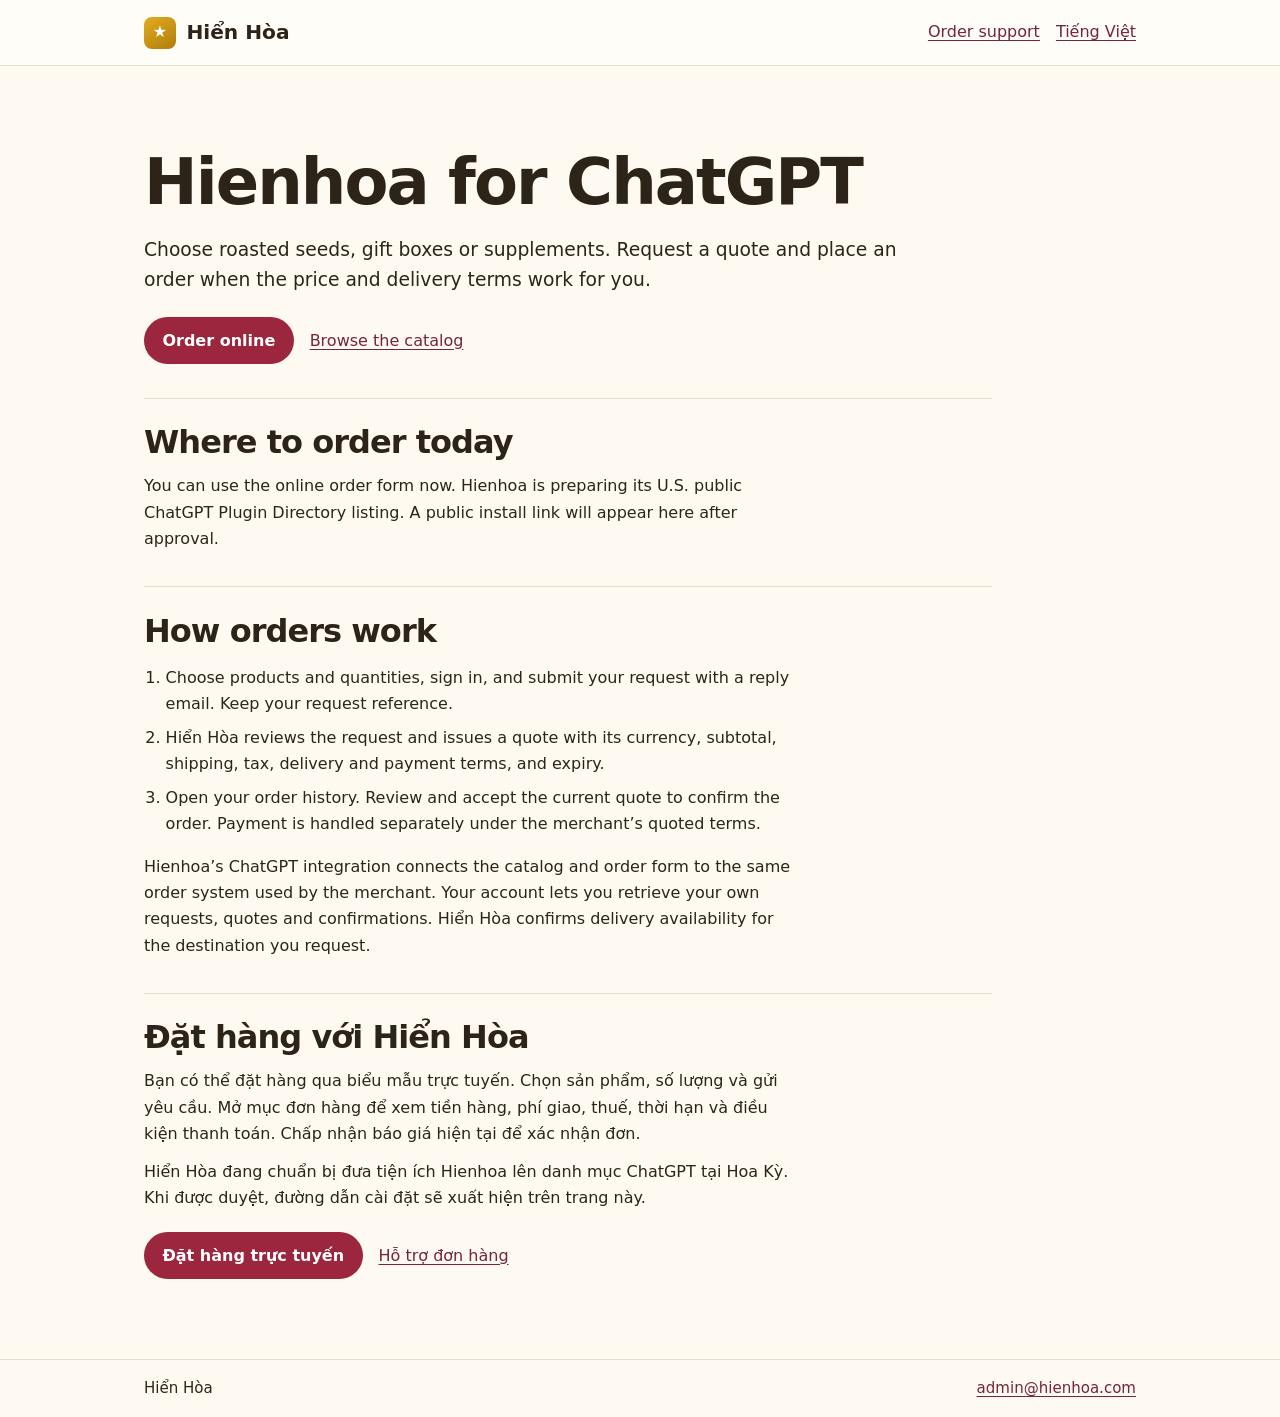
==== chatgpt/index.html @ 5250fc6d "Launch Hienhoa ordering and refresh the Vietnam holiday calendar" ====
<!doctype html>
<html lang="en">
<head>
  <meta charset="utf-8"><meta name="viewport" content="width=device-width,initial-scale=1">
  <title>Hienhoa for ChatGPT · Orders and quotes</title>
  <meta name="description" content="Order Hiển Hòa seeds, gift boxes and supplements online. Learn how quotes and order confirmation work in Hienhoa for ChatGPT.">
  <link rel="canonical" href="https://hienhoa.com/chatgpt/"><link rel="stylesheet" href="/chatgpt/site.css">
</head>
<body>
<header><div class="wrap"><a class="brand" href="/"><i aria-hidden="true">★</i> Hiển Hòa</a>
<nav aria-label="Navigation"><a href="/chatgpt/support/">Order support</a><a href="#tieng-viet" lang="vi">Tiếng Việt</a></nav></div></header>
<main class="wrap">
  <h1>Hienhoa for ChatGPT</h1>
  <p class="lead">Choose roasted seeds, gift boxes or supplements. Request a quote and place an order when the price and delivery terms work for you.</p>
  <div class="actions"><a class="button" href="https://hienhoa.ardent-coin-5354.chatgpt.site">Order online</a><a href="/#hatdua">Browse the catalog</a></div>
  <section><h2>Where to order today</h2>
    <p>You can use the online order form now. Hienhoa is preparing its U.S. public ChatGPT Plugin Directory listing. A public install link will appear here after approval.</p>
  </section>
  <section><h2>How orders work</h2>
    <ol>
      <li>Choose products and quantities, sign in, and submit your request with a reply email. Keep your request reference.</li>
      <li>Hiển Hòa reviews the request and issues a quote with its currency, subtotal, shipping, tax, delivery and payment terms, and expiry.</li>
      <li>Open your order history. Review and accept the current quote to confirm the order. Payment is handled separately under the merchant’s quoted terms.</li>
    </ol>
    <p>Hienhoa’s ChatGPT integration connects the catalog and order form to the same order system used by the merchant. Your account lets you retrieve your own requests, quotes and confirmations. Hiển Hòa confirms delivery availability for the destination you request.</p>
  </section>
  <section id="tieng-viet" lang="vi"><h2>Đặt hàng với Hiển Hòa</h2>
    <p>Bạn có thể đặt hàng qua biểu mẫu trực tuyến. Chọn sản phẩm, số lượng và gửi yêu cầu. Mở mục đơn hàng để xem tiền hàng, phí giao, thuế, thời hạn và điều kiện thanh toán. Chấp nhận báo giá hiện tại để xác nhận đơn.</p>
    <p>Hiển Hòa đang chuẩn bị đưa tiện ích Hienhoa lên danh mục ChatGPT tại Hoa Kỳ. Khi được duyệt, đường dẫn cài đặt sẽ xuất hiện trên trang này.</p>
    <div class="actions"><a class="button" href="https://hienhoa.ardent-coin-5354.chatgpt.site">Đặt hàng trực tuyến</a><a href="/chatgpt/support/#tieng-viet">Hỗ trợ đơn hàng</a></div>
  </section>
</main>
<footer><div class="wrap"><span>Hiển Hòa</span><a href="mailto:admin@hienhoa.com">admin@hienhoa.com</a></div></footer>
</body></html>
---- chatgpt/site.css ----
:root{color-scheme:light;--fg:#2d2419;--accent:#9c263e;--gold:#ae7d0b;--line:#e7ddcd;--paper:#fffaf1}
*{box-sizing:border-box}body{margin:0;color:var(--fg);font:1rem/1.65 system-ui,-apple-system,sans-serif;background:var(--paper)}
a{color:#752537;text-underline-offset:.18em}a:focus-visible{outline:3px solid #8a6100;outline-offset:4px}
.wrap{width:min(100% - 2.3rem,62rem);margin-inline:auto}header{border-bottom:1px solid var(--line);background:#fffdf8}
header .wrap,footer .wrap{display:flex;align-items:center;justify-content:space-between;gap:1rem;flex-wrap:wrap;padding-block:1rem}
.brand{display:inline-flex;align-items:center;gap:.65rem;font-weight:750;color:var(--fg);text-decoration:none;font-size:1.26rem}
.brand i{font-style:normal;color:#fff;background:linear-gradient(145deg,#e4ac20,var(--gold));font-size:1rem;border-radius:.5rem;display:grid;place-items:center;width:2rem;height:2rem}
nav{display:flex;gap:1rem;flex-wrap:wrap}main{padding-block:clamp(2.1rem,7vw,5rem)}h1,h2,h3{line-height:1.13;letter-spacing:-.03em}h1{font-size:clamp(2.3rem,6vw,4rem);max-width:18ch;margin:0 0 1rem}h2{font-size:clamp(1.45rem,3vw,2rem);margin:0 0 .8rem}
p{max-width:64ch;margin:.7rem 0}section{max-width:53rem;margin-top:2.1rem;border-top:1px solid var(--line);padding-top:1.6rem}
.lead{font-size:1.17rem}.actions{display:flex;gap:1rem;flex-wrap:wrap;align-items:center;margin-top:1.3rem}.button{background:var(--accent);color:white;font-weight:700;text-decoration:none;padding:.65rem 1.15rem;border-radius:2rem}
ol{padding-left:1.35rem;max-width:64ch}li+li{margin-top:.45rem}footer{border-top:1px solid var(--line);font-size:.94rem}
@media(max-width:40rem){header .wrap{align-items:flex-start}header nav{font-size:.9rem}main{padding-bottom:2rem}}
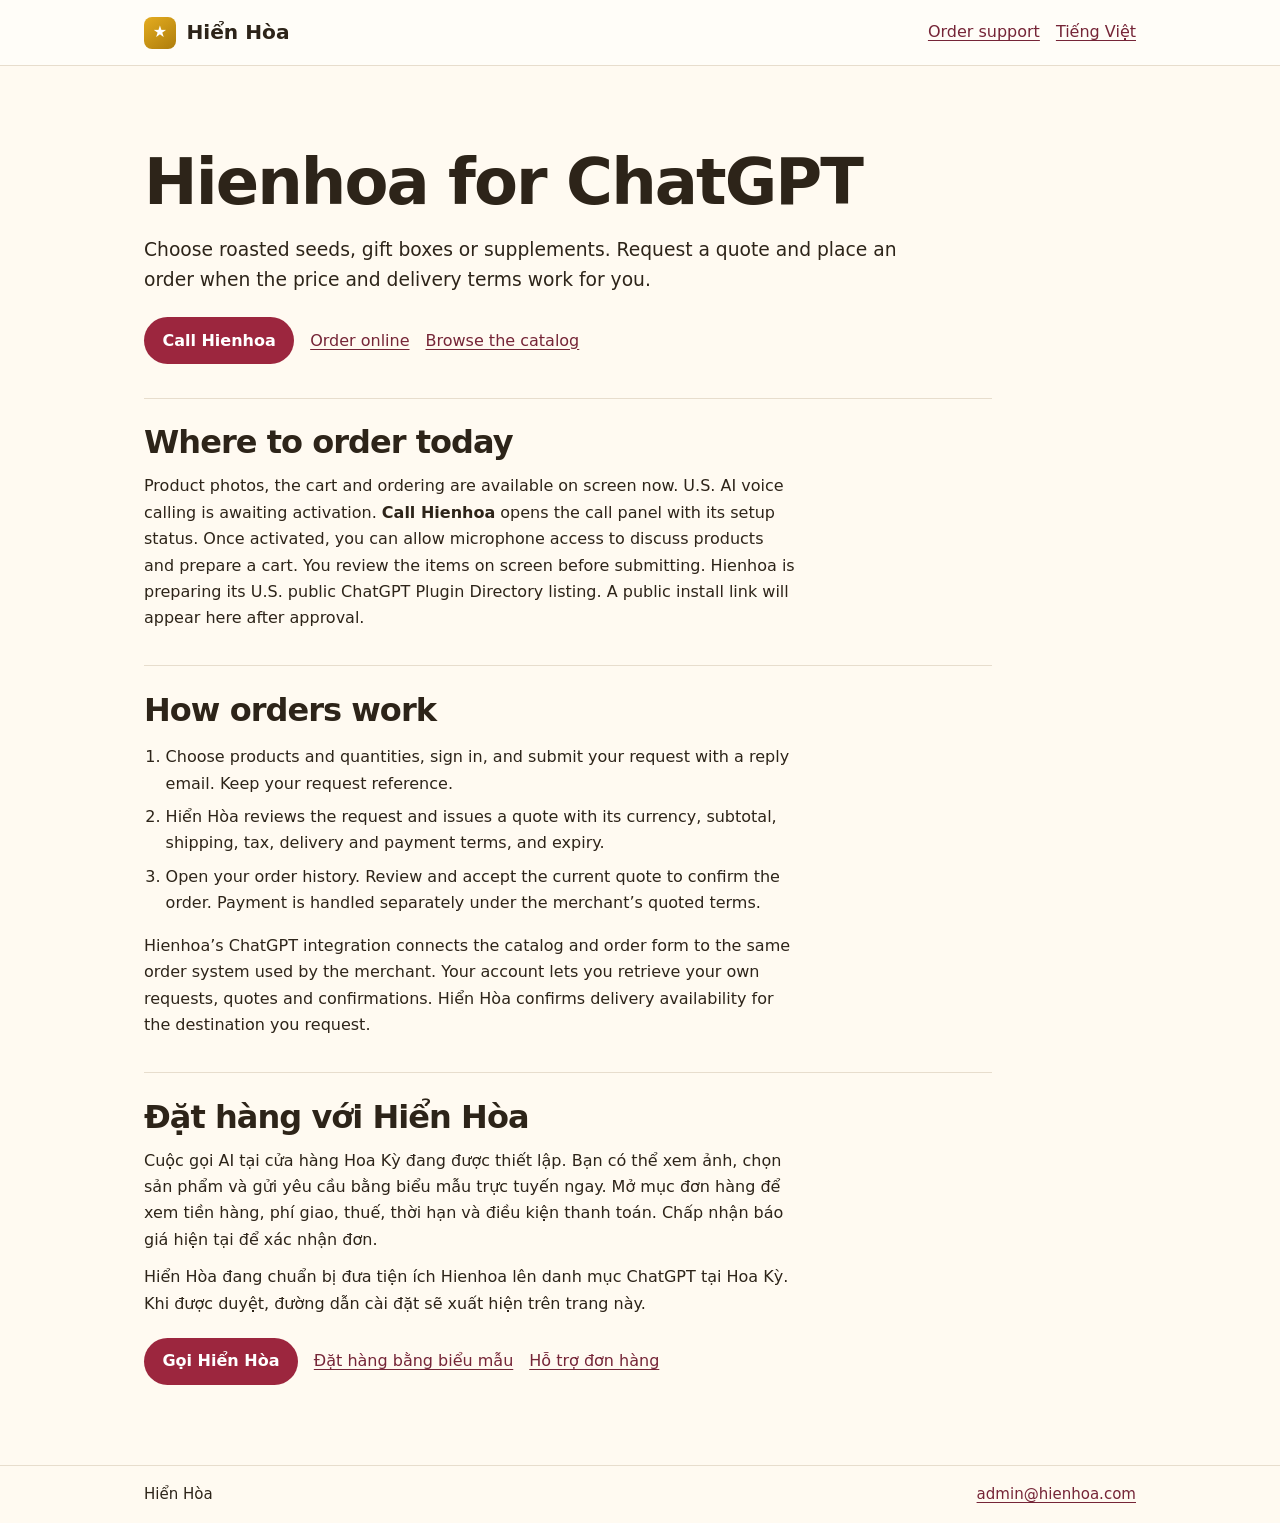
==== commit 05002003: "Open Hienhoa's call and ordering experience from the merchant site" ====
--- a/chatgpt/index.html
+++ b/chatgpt/index.html
@@ -10,11 +10,11 @@
 <header><div class="wrap"><a class="brand" href="/"><i aria-hidden="true">★</i> Hiển Hòa</a>
 <nav aria-label="Navigation"><a href="/chatgpt/support/">Order support</a><a href="#tieng-viet" lang="vi">Tiếng Việt</a></nav></div></header>
 <main class="wrap">
-  <h1>Hienhoa for ChatGPT</h1>
+  <h1><a class="titlelink" href="https://hienhoa.ardent-coin-5354.chatgpt.site">Hienhoa</a> for ChatGPT</h1>
   <p class="lead">Choose roasted seeds, gift boxes or supplements. Request a quote and place an order when the price and delivery terms work for you.</p>
-  <div class="actions"><a class="button" href="https://hienhoa.ardent-coin-5354.chatgpt.site">Order online</a><a href="/#hatdua">Browse the catalog</a></div>
+  <div class="actions"><a class="button" href="https://hienhoa.ardent-coin-5354.chatgpt.site/?call=1">Call Hienhoa</a><a href="https://hienhoa.ardent-coin-5354.chatgpt.site">Order online</a><a href="/#hatdua">Browse the catalog</a></div>
   <section><h2>Where to order today</h2>
-    <p>You can use the online order form now. Hienhoa is preparing its U.S. public ChatGPT Plugin Directory listing. A public install link will appear here after approval.</p>
+    <p>Product photos, the cart and ordering are available on screen now. U.S. AI voice calling is awaiting activation. <strong>Call Hienhoa</strong> opens the call panel with its setup status. Once activated, you can allow microphone access to discuss products and prepare a cart. You review the items on screen before submitting. Hienhoa is preparing its U.S. public ChatGPT Plugin Directory listing. A public install link will appear here after approval.</p>
   </section>
   <section><h2>How orders work</h2>
     <ol>
@@ -25,9 +25,9 @@
     <p>Hienhoa’s ChatGPT integration connects the catalog and order form to the same order system used by the merchant. Your account lets you retrieve your own requests, quotes and confirmations. Hiển Hòa confirms delivery availability for the destination you request.</p>
   </section>
   <section id="tieng-viet" lang="vi"><h2>Đặt hàng với Hiển Hòa</h2>
-    <p>Bạn có thể đặt hàng qua biểu mẫu trực tuyến. Chọn sản phẩm, số lượng và gửi yêu cầu. Mở mục đơn hàng để xem tiền hàng, phí giao, thuế, thời hạn và điều kiện thanh toán. Chấp nhận báo giá hiện tại để xác nhận đơn.</p>
+    <p>Cuộc gọi AI tại cửa hàng Hoa Kỳ đang được thiết lập. Bạn có thể xem ảnh, chọn sản phẩm và gửi yêu cầu bằng biểu mẫu trực tuyến ngay. Mở mục đơn hàng để xem tiền hàng, phí giao, thuế, thời hạn và điều kiện thanh toán. Chấp nhận báo giá hiện tại để xác nhận đơn.</p>
     <p>Hiển Hòa đang chuẩn bị đưa tiện ích Hienhoa lên danh mục ChatGPT tại Hoa Kỳ. Khi được duyệt, đường dẫn cài đặt sẽ xuất hiện trên trang này.</p>
-    <div class="actions"><a class="button" href="https://hienhoa.ardent-coin-5354.chatgpt.site">Đặt hàng trực tuyến</a><a href="/chatgpt/support/#tieng-viet">Hỗ trợ đơn hàng</a></div>
+    <div class="actions"><a class="button" href="https://hienhoa.ardent-coin-5354.chatgpt.site/?call=1">Gọi Hiển Hòa</a><a href="https://hienhoa.ardent-coin-5354.chatgpt.site">Đặt hàng bằng biểu mẫu</a><a href="/chatgpt/support/#tieng-viet">Hỗ trợ đơn hàng</a></div>
   </section>
 </main>
 <footer><div class="wrap"><span>Hiển Hòa</span><a href="mailto:admin@hienhoa.com">admin@hienhoa.com</a></div></footer>
--- a/chatgpt/site.css
+++ b/chatgpt/site.css
@@ -10,3 +10,5 @@
 .lead{font-size:1.17rem}.actions{display:flex;gap:1rem;flex-wrap:wrap;align-items:center;margin-top:1.3rem}.button{background:var(--accent);color:white;font-weight:700;text-decoration:none;padding:.65rem 1.15rem;border-radius:2rem}
 ol{padding-left:1.35rem;max-width:64ch}li+li{margin-top:.45rem}footer{border-top:1px solid var(--line);font-size:.94rem}
 @media(max-width:40rem){header .wrap{align-items:flex-start}header nav{font-size:.9rem}main{padding-bottom:2rem}}
+
+.titlelink{color:inherit;text-decoration:none}.titlelink:hover,.titlelink:focus-visible{text-decoration:underline;text-decoration-thickness:.07em}
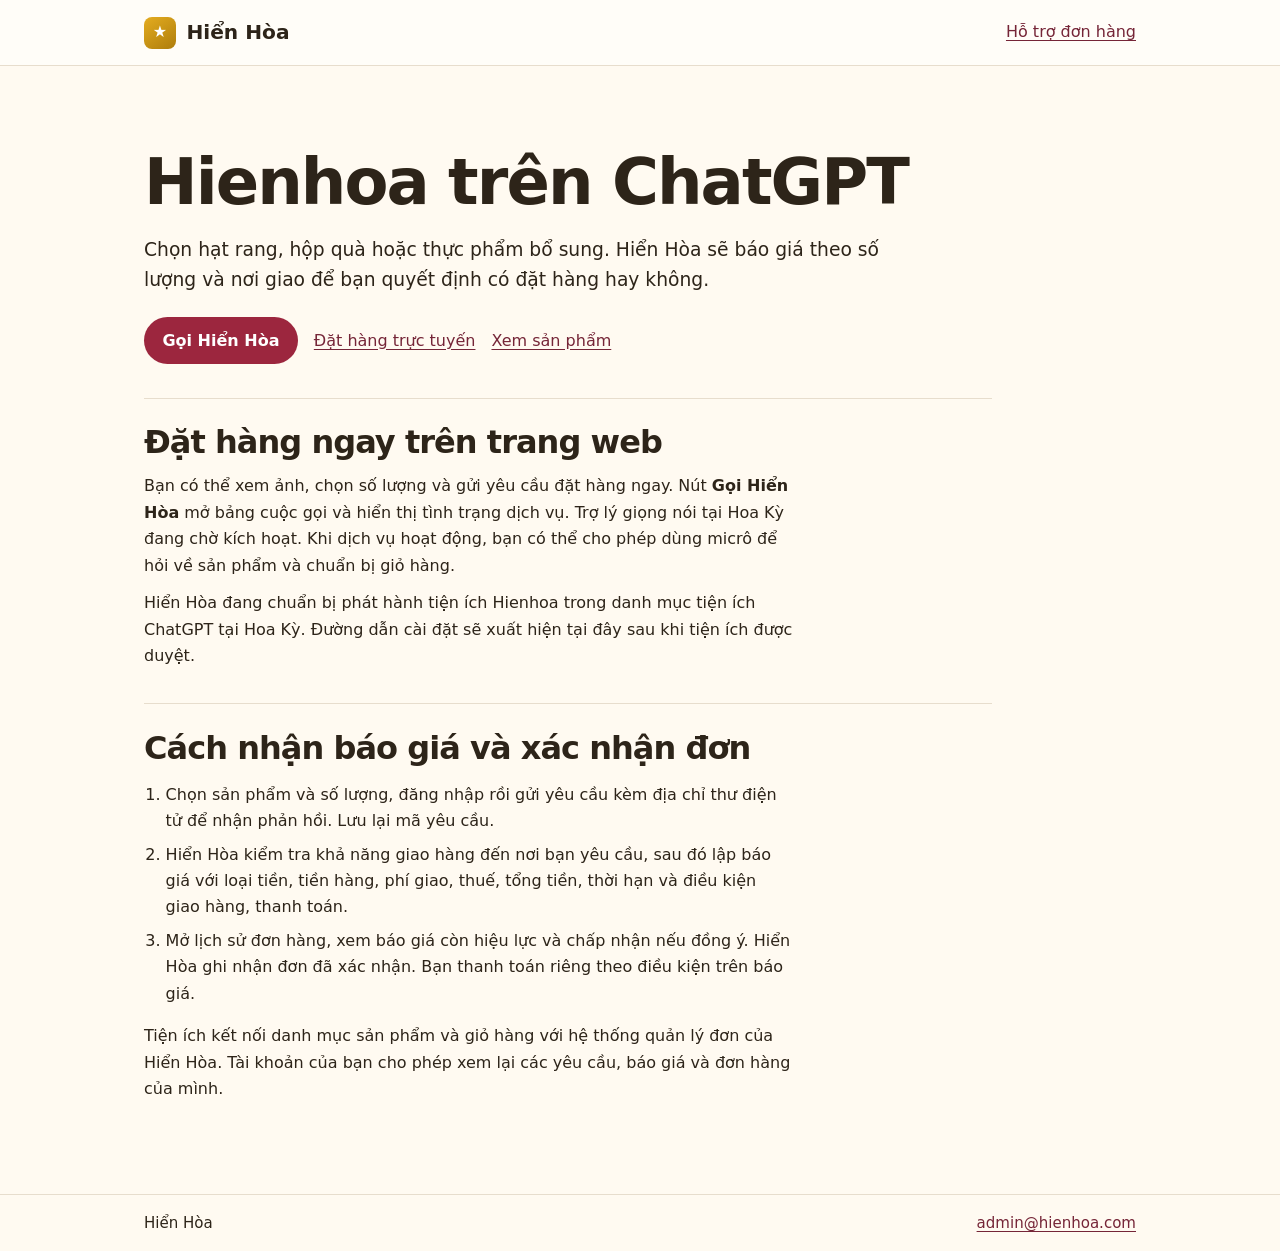
==== commit b05a6ed8: "Dùng tiếng Việt cho trang chủ, đặt hàng và hỗ trợ Hiển Hòa" ====
--- a/chatgpt/index.html
+++ b/chatgpt/index.html
@@ -1,33 +1,29 @@
 <!doctype html>
-<html lang="en">
+<html lang="vi">
 <head>
   <meta charset="utf-8"><meta name="viewport" content="width=device-width,initial-scale=1">
-  <title>Hienhoa for ChatGPT · Orders and quotes</title>
-  <meta name="description" content="Order Hiển Hòa seeds, gift boxes and supplements online. Learn how quotes and order confirmation work in Hienhoa for ChatGPT.">
+  <title>Hienhoa trên ChatGPT · Đặt hàng và nhận báo giá</title>
+  <meta name="description" content="Chọn hạt rang, hộp quà và thực phẩm bổ sung của Hiển Hòa. Tìm hiểu cách gửi yêu cầu, xem báo giá và xác nhận đơn hàng.">
   <link rel="canonical" href="https://hienhoa.com/chatgpt/"><link rel="stylesheet" href="/chatgpt/site.css">
 </head>
 <body>
 <header><div class="wrap"><a class="brand" href="/"><i aria-hidden="true">★</i> Hiển Hòa</a>
-<nav aria-label="Navigation"><a href="/chatgpt/support/">Order support</a><a href="#tieng-viet" lang="vi">Tiếng Việt</a></nav></div></header>
-<main class="wrap">
-  <h1><a class="titlelink" href="https://hienhoa.ardent-coin-5354.chatgpt.site">Hienhoa</a> for ChatGPT</h1>
-  <p class="lead">Choose roasted seeds, gift boxes or supplements. Request a quote and place an order when the price and delivery terms work for you.</p>
-  <div class="actions"><a class="button" href="https://hienhoa.ardent-coin-5354.chatgpt.site/?call=1">Call Hienhoa</a><a href="https://hienhoa.ardent-coin-5354.chatgpt.site">Order online</a><a href="/#hatdua">Browse the catalog</a></div>
-  <section><h2>Where to order today</h2>
-    <p>Product photos, the cart and ordering are available on screen now. U.S. AI voice calling is awaiting activation. <strong>Call Hienhoa</strong> opens the call panel with its setup status. Once activated, you can allow microphone access to discuss products and prepare a cart. You review the items on screen before submitting. Hienhoa is preparing its U.S. public ChatGPT Plugin Directory listing. A public install link will appear here after approval.</p>
+<nav aria-label="Điều hướng"><a href="/chatgpt/support/">Hỗ trợ đơn hàng</a></nav></div></header>
+<main class="wrap" id="tieng-viet">
+  <h1><a class="titlelink" href="https://hienhoa.ardent-coin-5354.chatgpt.site">Hienhoa</a> trên ChatGPT</h1>
+  <p class="lead">Chọn hạt rang, hộp quà hoặc thực phẩm bổ sung. Hiển Hòa sẽ báo giá theo số lượng và nơi giao để bạn quyết định có đặt hàng hay không.</p>
+  <div class="actions"><a class="button" href="https://hienhoa.ardent-coin-5354.chatgpt.site/?call=1">Gọi Hiển Hòa</a><a href="https://hienhoa.ardent-coin-5354.chatgpt.site">Đặt hàng trực tuyến</a><a href="/#hatdua">Xem sản phẩm</a></div>
+  <section><h2>Đặt hàng ngay trên trang web</h2>
+    <p>Bạn có thể xem ảnh, chọn số lượng và gửi yêu cầu đặt hàng ngay. Nút <strong>Gọi Hiển Hòa</strong> mở bảng cuộc gọi và hiển thị tình trạng dịch vụ. Trợ lý giọng nói tại Hoa Kỳ đang chờ kích hoạt. Khi dịch vụ hoạt động, bạn có thể cho phép dùng micrô để hỏi về sản phẩm và chuẩn bị giỏ hàng.</p>
+    <p>Hiển Hòa đang chuẩn bị phát hành tiện ích Hienhoa trong danh mục tiện ích ChatGPT tại Hoa Kỳ. Đường dẫn cài đặt sẽ xuất hiện tại đây sau khi tiện ích được duyệt.</p>
   </section>
-  <section><h2>How orders work</h2>
+  <section><h2>Cách nhận báo giá và xác nhận đơn</h2>
     <ol>
-      <li>Choose products and quantities, sign in, and submit your request with a reply email. Keep your request reference.</li>
-      <li>Hiển Hòa reviews the request and issues a quote with its currency, subtotal, shipping, tax, delivery and payment terms, and expiry.</li>
-      <li>Open your order history. Review and accept the current quote to confirm the order. Payment is handled separately under the merchant’s quoted terms.</li>
+      <li>Chọn sản phẩm và số lượng, đăng nhập rồi gửi yêu cầu kèm địa chỉ thư điện tử để nhận phản hồi. Lưu lại mã yêu cầu.</li>
+      <li>Hiển Hòa kiểm tra khả năng giao hàng đến nơi bạn yêu cầu, sau đó lập báo giá với loại tiền, tiền hàng, phí giao, thuế, tổng tiền, thời hạn và điều kiện giao hàng, thanh toán.</li>
+      <li>Mở lịch sử đơn hàng, xem báo giá còn hiệu lực và chấp nhận nếu đồng ý. Hiển Hòa ghi nhận đơn đã xác nhận. Bạn thanh toán riêng theo điều kiện trên báo giá.</li>
     </ol>
-    <p>Hienhoa’s ChatGPT integration connects the catalog and order form to the same order system used by the merchant. Your account lets you retrieve your own requests, quotes and confirmations. Hiển Hòa confirms delivery availability for the destination you request.</p>
-  </section>
-  <section id="tieng-viet" lang="vi"><h2>Đặt hàng với Hiển Hòa</h2>
-    <p>Cuộc gọi AI tại cửa hàng Hoa Kỳ đang được thiết lập. Bạn có thể xem ảnh, chọn sản phẩm và gửi yêu cầu bằng biểu mẫu trực tuyến ngay. Mở mục đơn hàng để xem tiền hàng, phí giao, thuế, thời hạn và điều kiện thanh toán. Chấp nhận báo giá hiện tại để xác nhận đơn.</p>
-    <p>Hiển Hòa đang chuẩn bị đưa tiện ích Hienhoa lên danh mục ChatGPT tại Hoa Kỳ. Khi được duyệt, đường dẫn cài đặt sẽ xuất hiện trên trang này.</p>
-    <div class="actions"><a class="button" href="https://hienhoa.ardent-coin-5354.chatgpt.site/?call=1">Gọi Hiển Hòa</a><a href="https://hienhoa.ardent-coin-5354.chatgpt.site">Đặt hàng bằng biểu mẫu</a><a href="/chatgpt/support/#tieng-viet">Hỗ trợ đơn hàng</a></div>
+    <p>Tiện ích kết nối danh mục sản phẩm và giỏ hàng với hệ thống quản lý đơn của Hiển Hòa. Tài khoản của bạn cho phép xem lại các yêu cầu, báo giá và đơn hàng của mình.</p>
   </section>
 </main>
 <footer><div class="wrap"><span>Hiển Hòa</span><a href="mailto:admin@hienhoa.com">admin@hienhoa.com</a></div></footer>
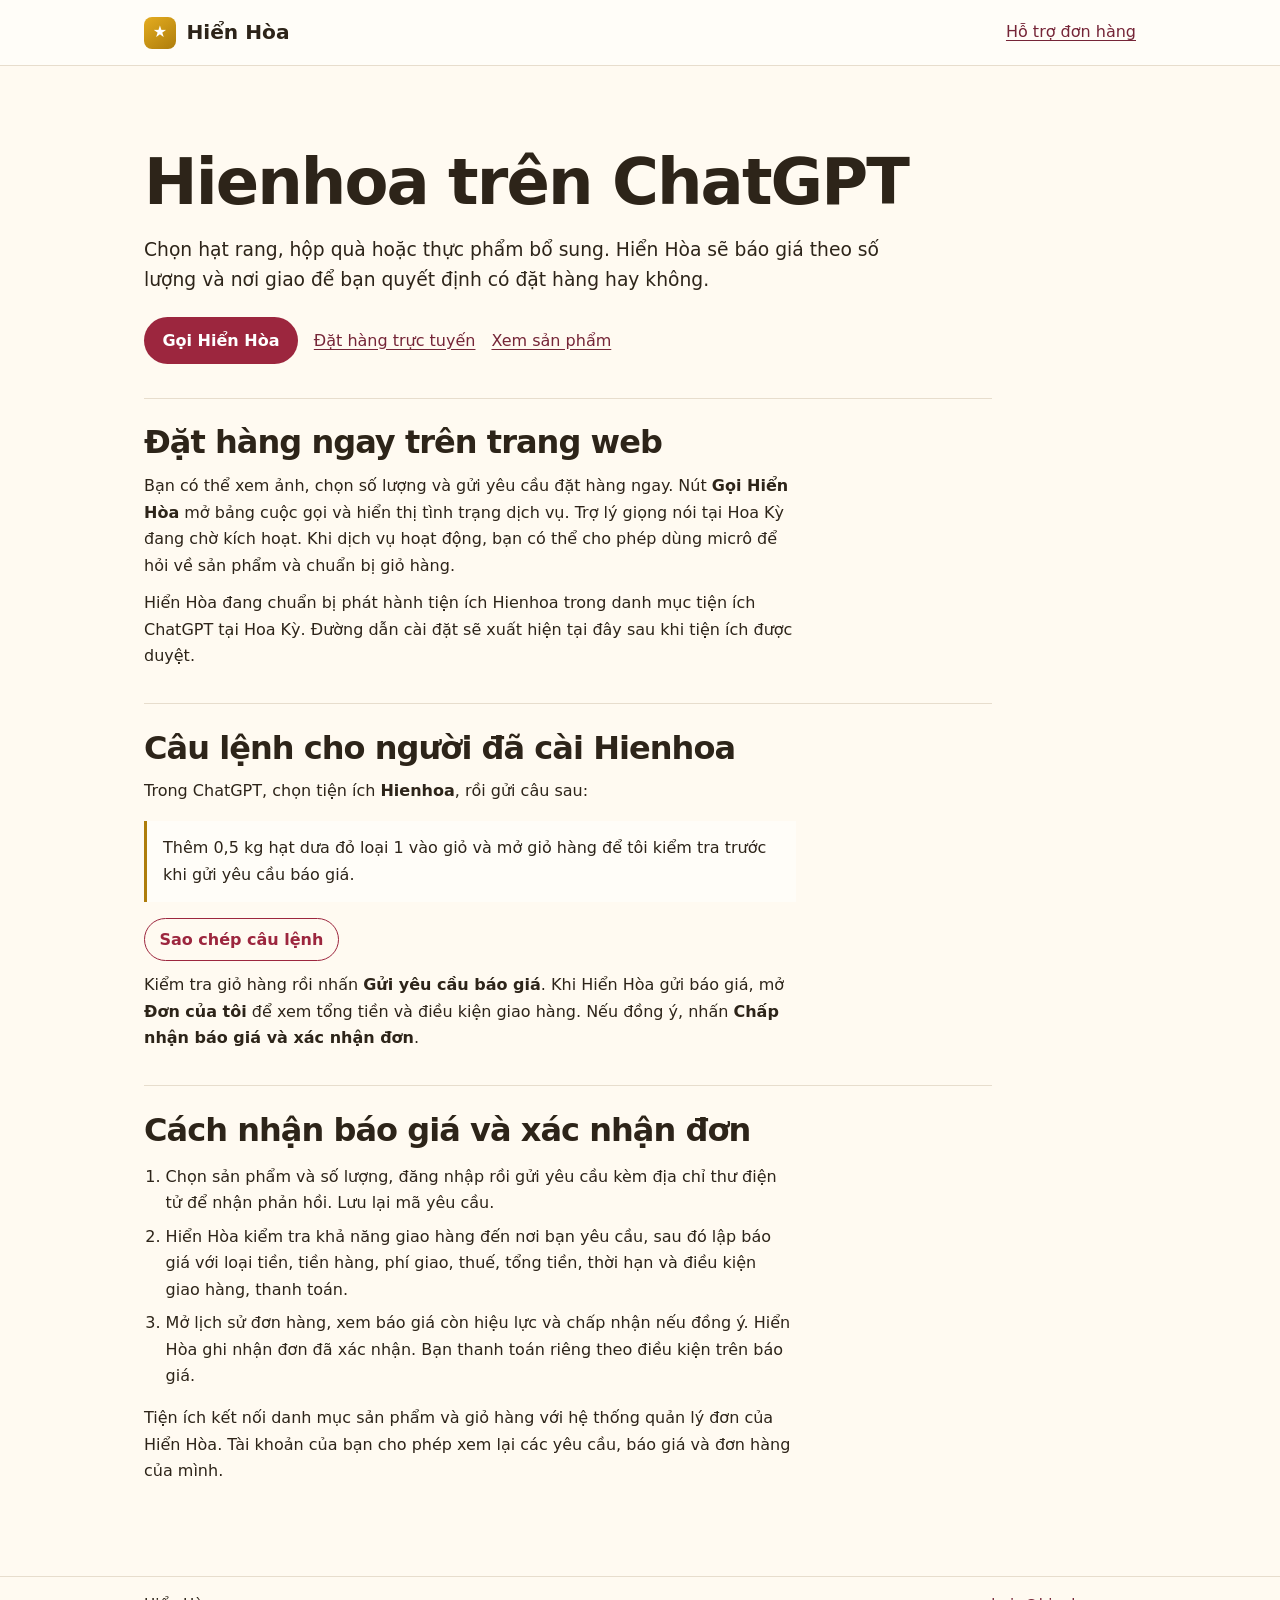
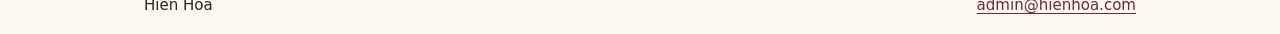
==== commit 3ec7270d: "Thêm câu lệnh mẫu để mở giỏ hàng trong ChatGPT" ====
--- a/chatgpt/index.html
+++ b/chatgpt/index.html
@@ -5,6 +5,12 @@
   <title>Hienhoa trên ChatGPT · Đặt hàng và nhận báo giá</title>
   <meta name="description" content="Chọn hạt rang, hộp quà và thực phẩm bổ sung của Hiển Hòa. Tìm hiểu cách gửi yêu cầu, xem báo giá và xác nhận đơn hàng.">
   <link rel="canonical" href="https://hienhoa.com/chatgpt/"><link rel="stylesheet" href="/chatgpt/site.css">
+  <style>
+    .prompt-example{max-width:64ch;margin:1rem 0;padding:.2rem 1rem;background:#fffdf8;border-left:.24rem solid var(--gold);user-select:text}
+    #sao-chep{font:inherit;font-weight:650;color:var(--accent);background:transparent;border:1px solid currentColor;border-radius:1.5rem;padding:.45rem .9rem;cursor:pointer}
+    #sao-chep:focus-visible{outline:3px solid #8a6100;outline-offset:3px}
+    #trang-thai-sao-chep{margin-inline-start:.4rem}
+  </style>
 </head>
 <body>
 <header><div class="wrap"><a class="brand" href="/"><i aria-hidden="true">★</i> Hiển Hòa</a>
@@ -17,6 +23,14 @@
     <p>Bạn có thể xem ảnh, chọn số lượng và gửi yêu cầu đặt hàng ngay. Nút <strong>Gọi Hiển Hòa</strong> mở bảng cuộc gọi và hiển thị tình trạng dịch vụ. Trợ lý giọng nói tại Hoa Kỳ đang chờ kích hoạt. Khi dịch vụ hoạt động, bạn có thể cho phép dùng micrô để hỏi về sản phẩm và chuẩn bị giỏ hàng.</p>
     <p>Hiển Hòa đang chuẩn bị phát hành tiện ích Hienhoa trong danh mục tiện ích ChatGPT tại Hoa Kỳ. Đường dẫn cài đặt sẽ xuất hiện tại đây sau khi tiện ích được duyệt.</p>
   </section>
+  <section id="cau-lenh" aria-labelledby="cau-lenh-title">
+    <h2 id="cau-lenh-title">Câu lệnh cho người đã cài Hienhoa</h2>
+    <p>Trong ChatGPT, chọn tiện ích <strong>Hienhoa</strong>, rồi gửi câu sau:</p>
+    <blockquote class="prompt-example"><p id="noi-dung-cau-lenh">Thêm 0,5 kg hạt dưa đỏ loại 1 vào giỏ và mở giỏ hàng để tôi kiểm tra trước khi gửi yêu cầu báo giá.</p></blockquote>
+    <button type="button" id="sao-chep" hidden>Sao chép câu lệnh</button>
+    <span id="trang-thai-sao-chep" role="status"></span>
+    <p>Kiểm tra giỏ hàng rồi nhấn <strong>Gửi yêu cầu báo giá</strong>. Khi Hiển Hòa gửi báo giá, mở <strong>Đơn của tôi</strong> để xem tổng tiền và điều kiện giao hàng. Nếu đồng ý, nhấn <strong>Chấp nhận báo giá và xác nhận đơn</strong>.</p>
+  </section>
   <section><h2>Cách nhận báo giá và xác nhận đơn</h2>
     <ol>
       <li>Chọn sản phẩm và số lượng, đăng nhập rồi gửi yêu cầu kèm địa chỉ thư điện tử để nhận phản hồi. Lưu lại mã yêu cầu.</li>
@@ -27,4 +41,20 @@
   </section>
 </main>
 <footer><div class="wrap"><span>Hiển Hòa</span><a href="mailto:admin@hienhoa.com">admin@hienhoa.com</a></div></footer>
+<script>
+  const copyButton = document.getElementById('sao-chep');
+  if (navigator.clipboard && typeof navigator.clipboard.writeText === 'function') {
+    copyButton.hidden = false;
+    copyButton.addEventListener('click', async () => {
+      const example = document.getElementById('noi-dung-cau-lenh');
+      const status = document.getElementById('trang-thai-sao-chep');
+      try {
+        await navigator.clipboard.writeText(example.textContent);
+        status.textContent = 'Đã sao chép.';
+      } catch {
+        status.textContent = 'Hãy chọn câu lệnh phía trên rồi sao chép.';
+      }
+    });
+  }
+</script>
 </body></html>
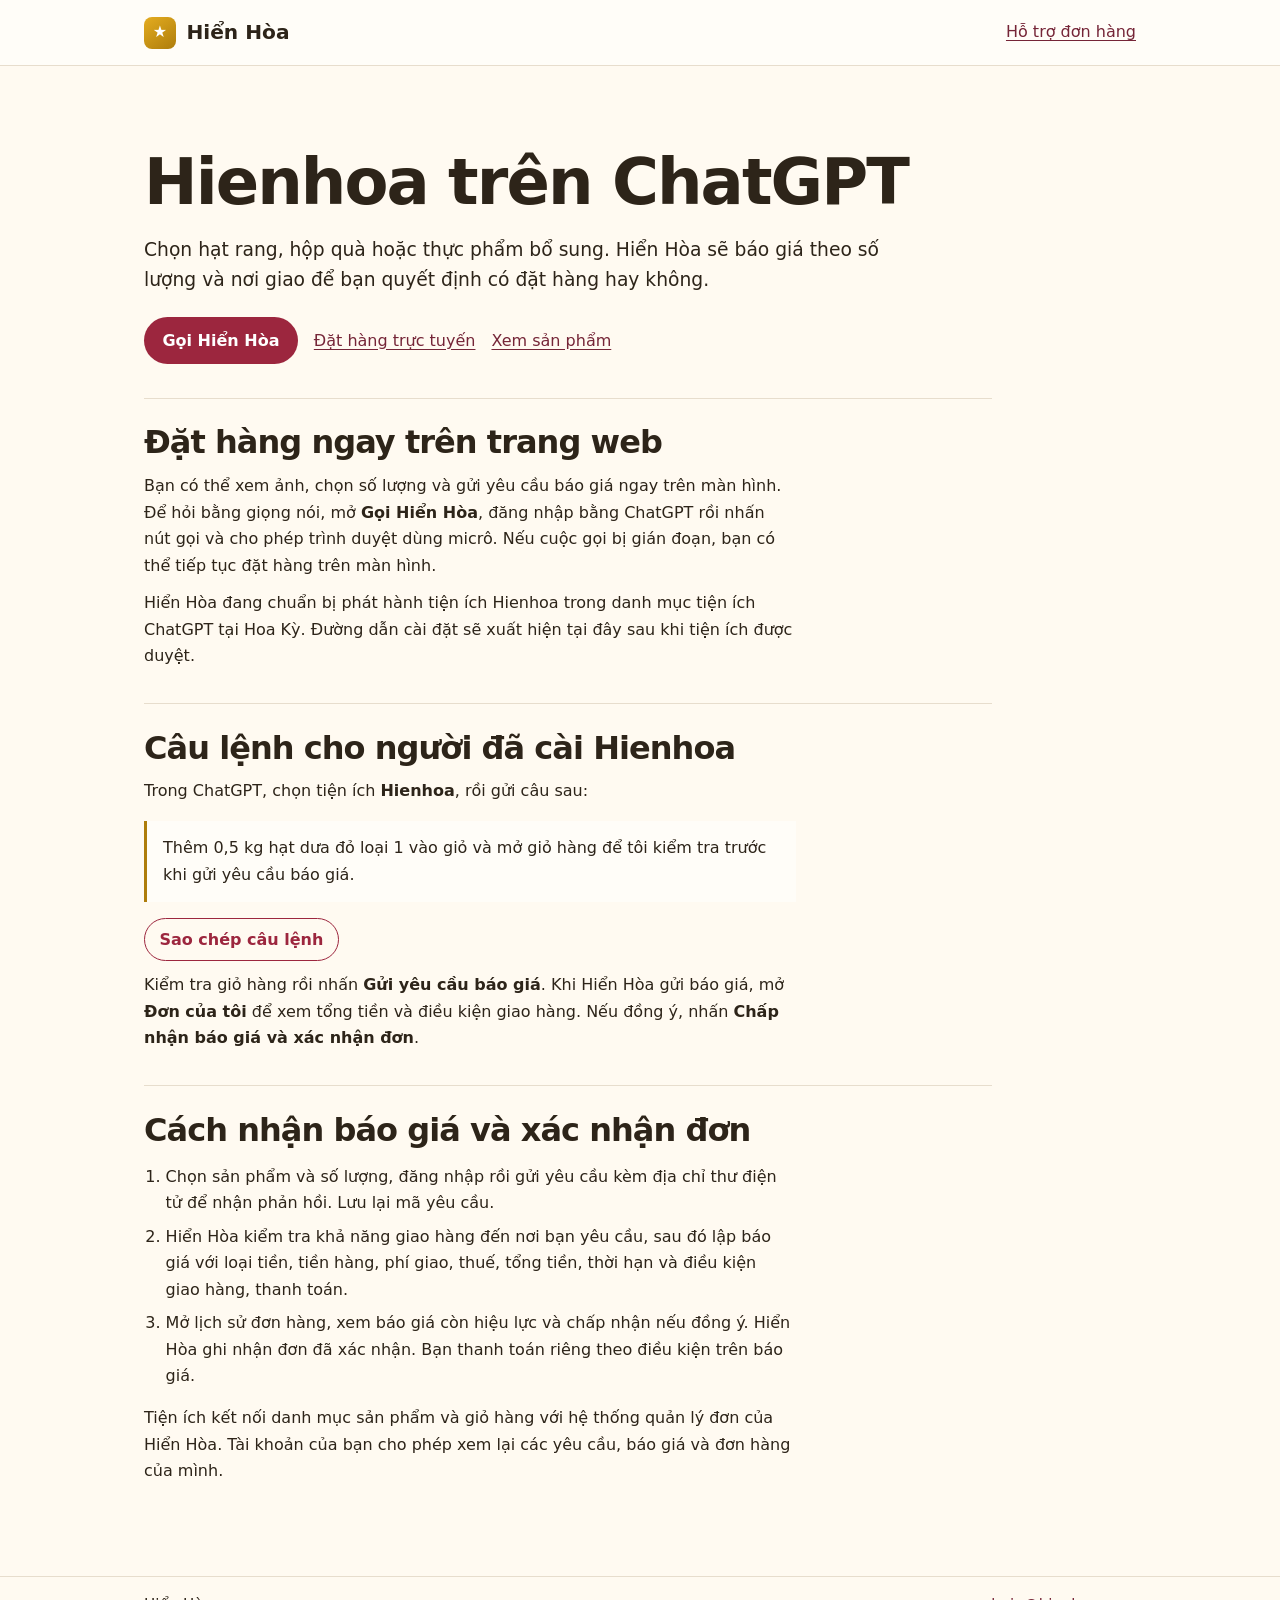
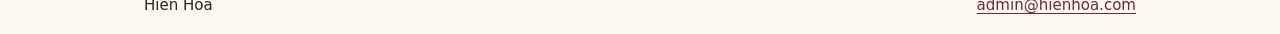
==== commit 0b63272d: "Cập nhật hướng dẫn gọi Hiển Hòa trong cửa hàng" ====
--- a/chatgpt/index.html
+++ b/chatgpt/index.html
@@ -20,7 +20,7 @@
   <p class="lead">Chọn hạt rang, hộp quà hoặc thực phẩm bổ sung. Hiển Hòa sẽ báo giá theo số lượng và nơi giao để bạn quyết định có đặt hàng hay không.</p>
   <div class="actions"><a class="button" href="https://hienhoa.ardent-coin-5354.chatgpt.site/?call=1">Gọi Hiển Hòa</a><a href="https://hienhoa.ardent-coin-5354.chatgpt.site">Đặt hàng trực tuyến</a><a href="/#hatdua">Xem sản phẩm</a></div>
   <section><h2>Đặt hàng ngay trên trang web</h2>
-    <p>Bạn có thể xem ảnh, chọn số lượng và gửi yêu cầu đặt hàng ngay. Nút <strong>Gọi Hiển Hòa</strong> mở bảng cuộc gọi và hiển thị tình trạng dịch vụ. Trợ lý giọng nói tại Hoa Kỳ đang chờ kích hoạt. Khi dịch vụ hoạt động, bạn có thể cho phép dùng micrô để hỏi về sản phẩm và chuẩn bị giỏ hàng.</p>
+    <p>Bạn có thể xem ảnh, chọn số lượng và gửi yêu cầu báo giá ngay trên màn hình. Để hỏi bằng giọng nói, mở <strong>Gọi Hiển Hòa</strong>, đăng nhập bằng ChatGPT rồi nhấn nút gọi và cho phép trình duyệt dùng micrô. Nếu cuộc gọi bị gián đoạn, bạn có thể tiếp tục đặt hàng trên màn hình.</p>
     <p>Hiển Hòa đang chuẩn bị phát hành tiện ích Hienhoa trong danh mục tiện ích ChatGPT tại Hoa Kỳ. Đường dẫn cài đặt sẽ xuất hiện tại đây sau khi tiện ích được duyệt.</p>
   </section>
   <section id="cau-lenh" aria-labelledby="cau-lenh-title">
